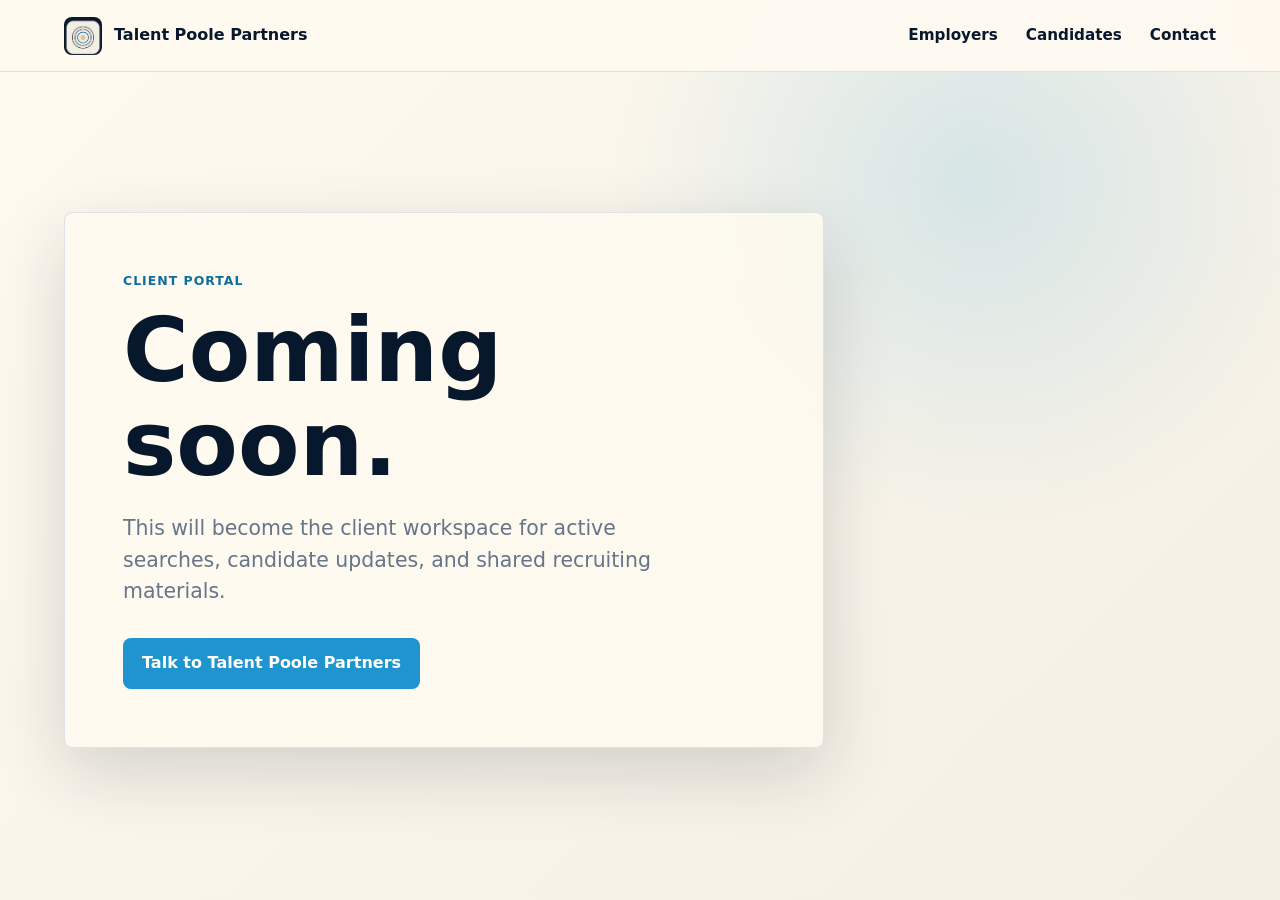
==== client-portal.html @ 0da439f8 "Add client portal placeholder" ====
<!doctype html>
<html lang="en">
  <head>
    <meta charset="utf-8" />
    <meta name="viewport" content="width=device-width, initial-scale=1" />
    <title>Client Portal | Talent Poole Partners</title>
    <meta
      name="description"
      content="Client portal placeholder for Talent Poole Partners."
    />
    <link rel="stylesheet" href="./styles.css" />
  </head>
  <body class="portal-page">
    <header class="site-header" data-header>
      <a class="brand" href="./index.html" aria-label="Talent Poole Partners home">
        <span class="brand-mark">
          <img src="./assets/talent-poole-mark.jpg" alt="" />
        </span>
        <span>Talent Poole Partners</span>
      </a>
      <nav class="nav-links portal-nav">
        <a href="./index.html#employers">Employers</a>
        <a href="./index.html#candidates">Candidates</a>
        <a href="./index.html#contact">Contact</a>
      </nav>
    </header>

    <main class="portal-shell">
      <section class="portal-hero">
        <p class="eyebrow">Client Portal</p>
        <h1>Coming soon.</h1>
        <p>
          This will become the client workspace for active searches, candidate updates,
          and shared recruiting materials.
        </p>
        <a class="button primary" href="./index.html#contact">Talk to Talent Poole Partners</a>
      </section>
    </main>
  </body>
</html>
---- styles.css ----
:root {
  --ink: #07182d;
  --text: #233248;
  --muted: #66758a;
  --line: #d8dddf;
  --paper: #fffaf0;
  --soft: #f4efe4;
  --blue: #1f94cf;
  --blue-dark: #0f6e9d;
  --cream: #f4efe4;
  --gold: #ddc785;
  --shadow: 0 24px 70px rgba(7, 24, 45, 0.16);
  color-scheme: light;
  font-family:
    Inter, ui-sans-serif, system-ui, -apple-system, BlinkMacSystemFont, "Segoe UI",
    sans-serif;
}

* {
  box-sizing: border-box;
}

html {
  scroll-behavior: smooth;
}

body {
  margin: 0;
  background: var(--paper);
  color: var(--text);
  line-height: 1.55;
}

a {
  color: inherit;
  text-decoration: none;
}

button,
input,
select,
textarea {
  font: inherit;
}

.site-header {
  align-items: center;
  background: rgba(255, 250, 240, 0.93);
  border-bottom: 1px solid rgba(216, 221, 223, 0.82);
  display: flex;
  height: 72px;
  justify-content: space-between;
  left: 0;
  padding: 0 clamp(20px, 5vw, 72px);
  position: fixed;
  right: 0;
  top: 0;
  z-index: 20;
  backdrop-filter: blur(18px);
}

.brand {
  align-items: center;
  color: var(--ink);
  display: inline-flex;
  font-weight: 750;
  gap: 12px;
}

.brand-mark {
  align-items: center;
  background: var(--cream);
  border-radius: 8px;
  display: inline-flex;
  height: 38px;
  justify-content: center;
  overflow: hidden;
  width: 38px;
  box-shadow: inset 0 0 0 1px rgba(7, 24, 45, 0.12);
}

.brand-mark img {
  display: block;
  height: 100%;
  object-fit: cover;
  object-position: center;
  width: 100%;
}

.nav-links {
  align-items: center;
  display: flex;
  gap: 28px;
  color: var(--ink);
  font-size: 0.95rem;
  font-weight: 650;
}

.nav-links a:hover {
  color: var(--blue-dark);
}

.nav-links .portal-link {
  align-items: center;
  background: var(--ink);
  border: 1px solid var(--ink);
  border-radius: 8px;
  color: var(--cream);
  display: inline-flex;
  min-height: 38px;
  padding: 8px 13px;
}

.nav-links .portal-link:hover {
  background: var(--blue-dark);
  border-color: var(--blue-dark);
  color: #fff;
}

.nav-toggle {
  background: transparent;
  border: 0;
  display: none;
  height: 44px;
  padding: 10px;
  width: 44px;
}

.nav-toggle span {
  background: var(--ink);
  display: block;
  height: 2px;
  margin: 5px 0;
  width: 22px;
}

.hero {
  min-height: 88vh;
  overflow: hidden;
  position: relative;
  display: grid;
  align-items: center;
  grid-template-columns: minmax(0, 1.05fr) minmax(360px, 0.72fr);
  gap: clamp(28px, 5vw, 78px);
  padding: 114px clamp(20px, 5vw, 72px) 70px;
  isolation: isolate;
  background: var(--ink);
}

.hero-media,
.hero-overlay {
  inset: 0;
  position: absolute;
}

.hero-media {
  background:
    radial-gradient(circle at 78% 23%, rgba(31, 148, 207, 0.24), transparent 28%),
    radial-gradient(circle at 88% 70%, rgba(221, 199, 133, 0.16), transparent 26%),
    linear-gradient(135deg, rgba(7, 24, 45, 1), rgba(5, 17, 32, 0.94));
  z-index: -2;
}

.hero-overlay {
  background:
    linear-gradient(90deg, rgba(5, 17, 32, 0.08), rgba(5, 17, 32, 0.28)),
    radial-gradient(circle at 68% 48%, transparent 0 11%, rgba(244, 239, 228, 0.08) 11.3% 11.7%, transparent 12% 20%, rgba(31, 148, 207, 0.11) 20.3% 20.8%, transparent 21% 31%, rgba(244, 239, 228, 0.08) 31.3% 31.8%, transparent 32%);
  z-index: -1;
}

.hero-content {
  color: #fff;
  max-width: 820px;
  padding: 0;
}

.hero-visual {
  align-items: center;
  display: grid;
  justify-items: center;
  min-height: 430px;
  position: relative;
}

.target-card {
  align-items: center;
  aspect-ratio: 1;
  background:
    linear-gradient(135deg, rgba(244, 239, 228, 0.95), rgba(244, 239, 228, 0.82));
  border: 1px solid rgba(244, 239, 228, 0.36);
  border-radius: 34px;
  box-shadow: 0 34px 90px rgba(0, 0, 0, 0.32);
  display: flex;
  justify-content: center;
  max-width: 310px;
  padding: 18px;
  position: relative;
  width: min(72%, 310px);
}

.target-card::before,
.target-card::after {
  border: 1px solid rgba(244, 239, 228, 0.28);
  border-radius: 999px;
  content: "";
  inset: -56px;
  position: absolute;
}

.target-card::after {
  border-color: rgba(31, 148, 207, 0.3);
  inset: -104px;
}

.target-card img {
  border-radius: 24px;
  display: block;
  height: 100%;
  object-fit: cover;
  width: 100%;
}

.signal-card {
  background: rgba(244, 239, 228, 0.94);
  border: 1px solid rgba(255, 255, 255, 0.3);
  border-radius: 8px;
  box-shadow: 0 18px 50px rgba(0, 0, 0, 0.25);
  color: var(--ink);
  min-width: 178px;
  padding: 14px 16px;
  position: absolute;
}

.signal-card span {
  color: var(--blue-dark);
  display: block;
  font-size: 0.75rem;
  font-weight: 850;
  margin-bottom: 3px;
}

.signal-card p {
  font-size: 0.92rem;
  font-weight: 800;
}

.signal-card.top {
  right: 2%;
  top: 14%;
}

.signal-card.middle {
  left: 0;
  top: 48%;
}

.signal-card.bottom {
  bottom: 12%;
  right: 8%;
}

.eyebrow,
.section-kicker {
  color: var(--blue-dark);
  font-size: 0.78rem;
  font-weight: 800;
  letter-spacing: 0.08em;
  margin: 0 0 14px;
  text-transform: uppercase;
}

.hero .eyebrow {
  color: var(--gold);
}

h1,
h2 {
  color: var(--ink);
  letter-spacing: 0;
  line-height: 1.04;
  margin: 0;
}

h1 {
  color: #fff;
  font-size: clamp(2.8rem, 6vw, 6rem);
  max-width: 800px;
}

h2 {
  font-size: clamp(2rem, 4vw, 4.1rem);
}

p {
  margin: 0;
}

.hero-copy {
  font-size: clamp(1.05rem, 2vw, 1.35rem);
  margin-top: 24px;
  max-width: 680px;
}

.button-row {
  display: flex;
  flex-wrap: wrap;
  gap: 12px;
  margin-top: 34px;
}

.button {
  align-items: center;
  border: 1px solid transparent;
  border-radius: 8px;
  display: inline-flex;
  font-weight: 750;
  justify-content: center;
  min-height: 48px;
  padding: 12px 18px;
  transition:
    background 160ms ease,
    border-color 160ms ease,
    color 160ms ease,
    transform 160ms ease;
}

.button:hover {
  transform: translateY(-1px);
}

.button.primary {
  background: var(--blue);
  color: #fff;
}

.button.primary:hover {
  background: var(--blue-dark);
}

.button.secondary {
  background: rgba(255, 255, 255, 0.12);
  border-color: rgba(255, 255, 255, 0.48);
  color: #fff;
}

.intro-band {
  background: var(--ink);
  color: rgba(244, 239, 228, 0.84);
}

.section-inner {
  margin: 0 auto;
  max-width: 1180px;
  padding: 86px clamp(20px, 5vw, 40px);
  width: 100%;
}

.intro-grid,
.two-column,
.about-layout,
.contact-grid,
.concerns-layout {
  display: grid;
  gap: clamp(32px, 6vw, 72px);
  grid-template-columns: minmax(0, 1fr) minmax(0, 1fr);
}

.intro-grid h2,
.contact-section h2 {
  color: #fff;
}

.intro-grid p:last-child,
.contact-section p {
  font-size: 1.14rem;
}

.section {
  background: var(--paper);
}

.section.muted {
  background: var(--soft);
}

.two-column,
.about-layout,
.contact-grid {
  align-items: start;
}

.two-column > div > p:not(.section-kicker),
.about-layout > div > p:not(.section-kicker),
.concerns-layout > div > p:not(.section-kicker) {
  color: var(--muted);
  font-size: 1.08rem;
  margin-top: 20px;
}

.concerns-section {
  background: #fff7e8;
  border-bottom: 1px solid rgba(216, 221, 223, 0.64);
}

.concerns-layout {
  align-items: start;
}

.concern-list {
  display: grid;
  gap: 14px;
}

.feature-list {
  display: grid;
  gap: 14px;
}

.feature-item,
.service-card,
.concern-list .feature-item {
  background: rgba(255, 250, 240, 0.9);
  border: 1px solid var(--line);
  border-radius: 8px;
  padding: 22px;
}

.feature-item h3,
.service-card h3 {
  color: var(--ink);
  font-size: 1.04rem;
  margin: 0 0 8px;
}

.feature-item p,
.service-card p {
  color: var(--muted);
}

.profile-panel {
  background: var(--ink);
  border-left: 8px solid var(--gold);
  box-shadow: var(--shadow);
  color: rgba(255, 255, 255, 0.82);
  padding: clamp(28px, 5vw, 48px);
}

.profile-panel .stat {
  color: #fff;
  font-size: clamp(2rem, 4vw, 3.6rem);
  font-weight: 800;
  letter-spacing: 0;
  line-height: 1.04;
  margin-bottom: 16px;
}

.profile-panel p:not(.stat) {
  color: rgba(255, 255, 255, 0.78);
}

.service-grid {
  display: grid;
  gap: 14px;
  grid-template-columns: repeat(2, minmax(0, 1fr));
  margin-top: 28px;
}

.contact-section {
  background: var(--ink);
  color: rgba(244, 239, 228, 0.78);
}

.contact-form {
  background: var(--paper);
  border-radius: 8px;
  box-shadow: var(--shadow);
  color: var(--text);
  display: grid;
  gap: 16px;
  padding: clamp(22px, 4vw, 34px);
}

.contact-form label {
  color: var(--ink);
  display: grid;
  font-size: 0.92rem;
  font-weight: 750;
  gap: 7px;
}

.contact-form input,
.contact-form select,
.contact-form textarea {
  border: 1px solid var(--line);
  border-radius: 8px;
  color: var(--ink);
  padding: 12px 13px;
}

.contact-form textarea {
  resize: vertical;
}

.contact-form input:focus,
.contact-form select:focus,
.contact-form textarea:focus {
  border-color: var(--blue);
  outline: 3px solid rgba(31, 148, 207, 0.16);
}

.form-note {
  color: var(--muted);
  font-size: 0.86rem;
}

.site-footer {
  background: #051120;
  color: rgba(244, 239, 228, 0.72);
}

.portal-page {
  background:
    radial-gradient(circle at 76% 20%, rgba(31, 148, 207, 0.16), transparent 30%),
    linear-gradient(135deg, var(--paper), var(--soft));
  min-height: 100vh;
}

.portal-shell {
  align-items: center;
  display: grid;
  min-height: 100vh;
  padding: 116px clamp(20px, 5vw, 72px) 56px;
}

.portal-hero {
  background: rgba(255, 250, 240, 0.82);
  border: 1px solid rgba(216, 221, 223, 0.84);
  border-radius: 8px;
  box-shadow: var(--shadow);
  max-width: 760px;
  padding: clamp(28px, 6vw, 58px);
}

.portal-hero h1 {
  color: var(--ink);
  font-size: clamp(2.8rem, 7vw, 6rem);
}

.portal-hero p:not(.eyebrow) {
  color: var(--muted);
  font-size: clamp(1.05rem, 2vw, 1.28rem);
  margin: 22px 0 30px;
  max-width: 590px;
}

.footer-inner {
  align-items: center;
  display: flex;
  justify-content: space-between;
  padding-bottom: 28px;
  padding-top: 28px;
}

.footer-links {
  display: flex;
  flex-wrap: wrap;
  gap: 16px;
  justify-content: flex-end;
}

.footer-inner a:hover {
  color: #fff;
}

@media (max-width: 820px) {
  .site-header {
    height: 66px;
  }

  .nav-toggle {
    display: block;
  }

  .nav-links {
    background: #fff;
    border-bottom: 1px solid var(--line);
    box-shadow: var(--shadow);
    display: none;
    flex-direction: column;
    gap: 0;
    left: 0;
    padding: 10px 20px 18px;
    position: absolute;
    right: 0;
    top: 66px;
  }

  .nav-links.is-open {
    display: flex;
  }

  .nav-links a {
    padding: 12px 0;
    width: 100%;
  }

  .hero {
    grid-template-columns: 1fr;
    min-height: 86vh;
    padding-bottom: 42px;
    padding-top: 92px;
  }

  .hero-content {
    padding-bottom: 0;
  }

  .hero-visual {
    min-height: 260px;
    order: -1;
  }

  .target-card {
    border-radius: 24px;
    max-width: 170px;
    padding: 10px;
  }

  .target-card::before {
    inset: -32px;
  }

  .target-card::after {
    inset: -62px;
  }

  .signal-card {
    min-width: 136px;
    padding: 10px 12px;
  }

  .signal-card p {
    font-size: 0.78rem;
  }

  .signal-card.top {
    right: 0;
    top: 3%;
  }

  .signal-card.middle {
    left: 0;
    top: 43%;
  }

  .signal-card.bottom {
    bottom: 1%;
    right: 3%;
  }

  .intro-grid,
  .two-column,
  .about-layout,
  .contact-grid,
  .concerns-layout {
    grid-template-columns: 1fr;
  }

  .reverse .profile-panel {
    order: 2;
  }

  .service-grid {
    grid-template-columns: 1fr;
  }

  .footer-inner {
    align-items: flex-start;
    flex-direction: column;
    gap: 8px;
  }

  .footer-links {
    justify-content: flex-start;
  }
}

@media (max-width: 520px) {
  .button {
    width: 100%;
  }

  h1 {
    font-size: 2.65rem;
  }

  .section-inner {
    padding-bottom: 66px;
    padding-top: 66px;
  }
}
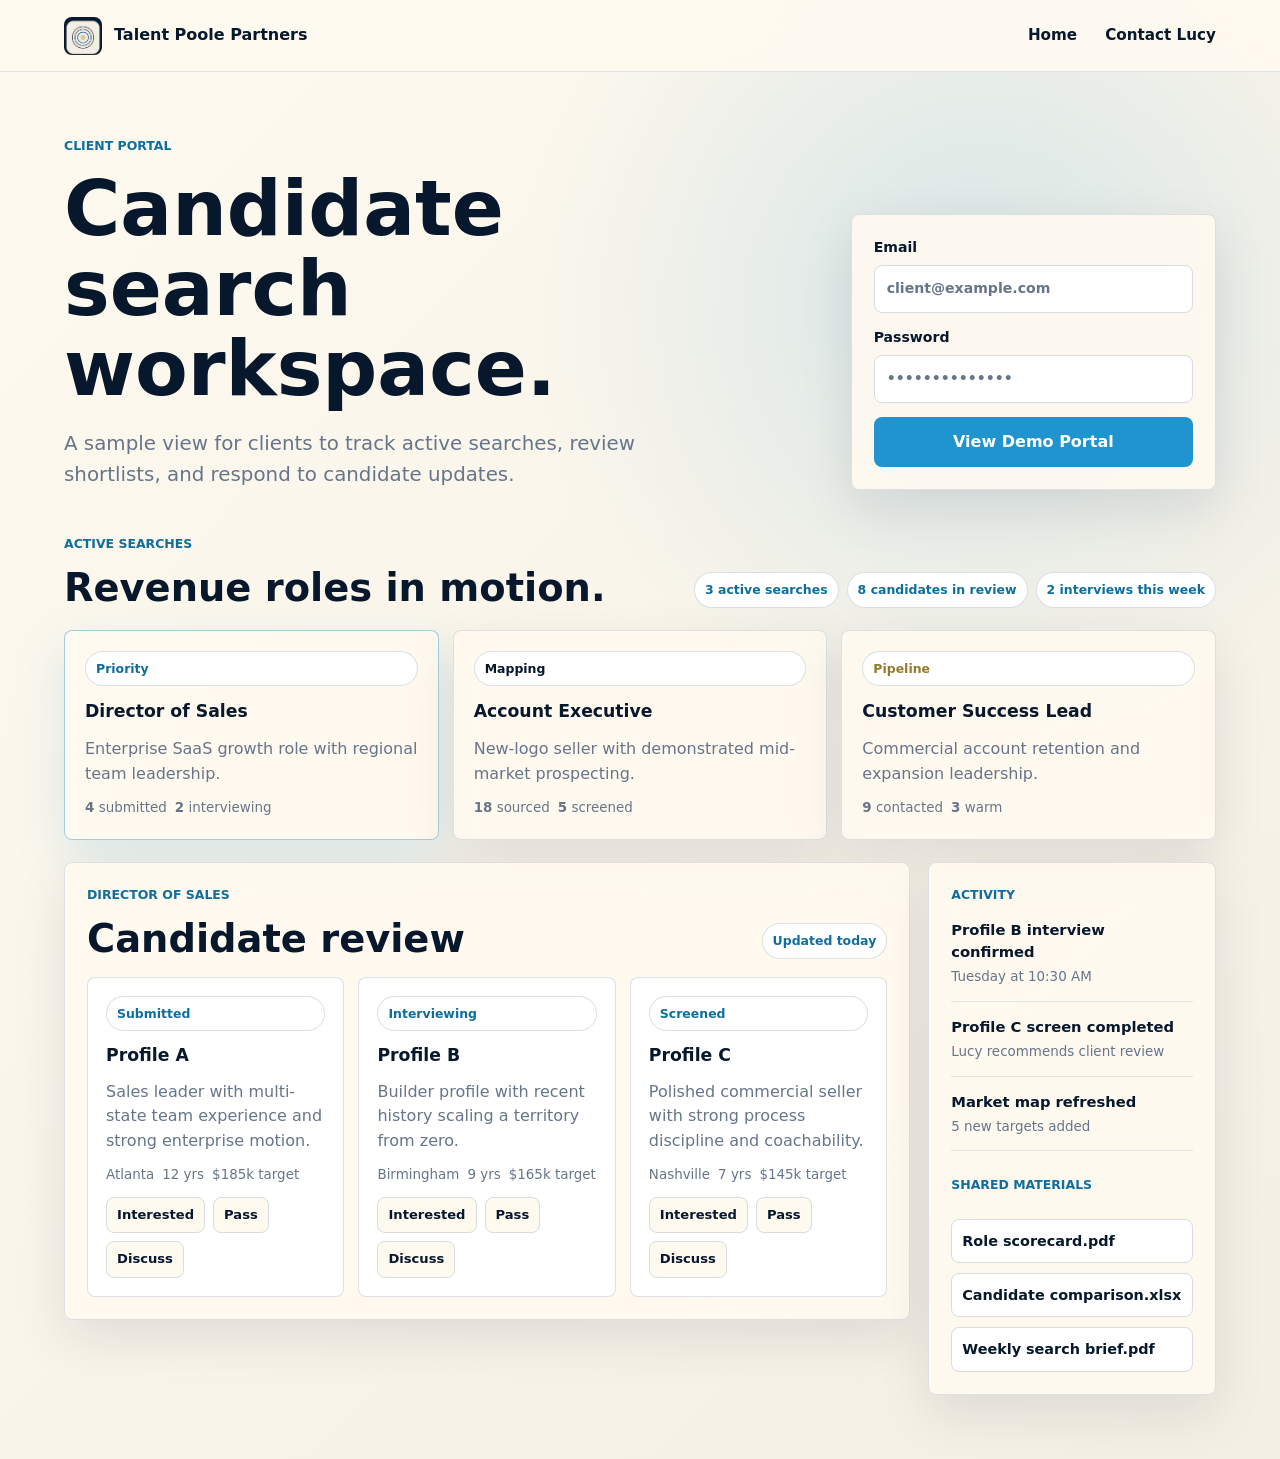
==== commit 41be3074: "Build static client portal mock" ====
--- a/client-portal.html
+++ b/client-portal.html
@@ -6,7 +6,7 @@
     <title>Client Portal | Talent Poole Partners</title>
     <meta
       name="description"
-      content="Client portal placeholder for Talent Poole Partners."
+      content="Static client portal mock for Talent Poole Partners candidate searches."
     />
     <link rel="stylesheet" href="./styles.css" />
   </head>
@@ -19,21 +19,165 @@
         <span>Talent Poole Partners</span>
       </a>
       <nav class="nav-links portal-nav">
-        <a href="./index.html#employers">Employers</a>
-        <a href="./index.html#candidates">Candidates</a>
-        <a href="./index.html#contact">Contact</a>
+        <a href="./index.html">Home</a>
+        <a href="mailto:lucy@talentpoolepartners.com">Contact Lucy</a>
       </nav>
     </header>
 
-    <main class="portal-shell">
-      <section class="portal-hero">
-        <p class="eyebrow">Client Portal</p>
-        <h1>Coming soon.</h1>
-        <p>
-          This will become the client workspace for active searches, candidate updates,
-          and shared recruiting materials.
-        </p>
-        <a class="button primary" href="./index.html#contact">Talk to Talent Poole Partners</a>
+    <main class="portal-app">
+      <section class="portal-login-panel" aria-label="Demo login">
+        <div>
+          <p class="eyebrow">Client Portal</p>
+          <h1>Candidate search workspace.</h1>
+          <p>
+            A sample view for clients to track active searches, review shortlists,
+            and respond to candidate updates.
+          </p>
+        </div>
+        <div class="login-card">
+          <label>
+            Email
+            <input type="email" value="client@example.com" aria-label="Email" readonly />
+          </label>
+          <label>
+            Password
+            <input type="password" value="samplepassword" aria-label="Password" readonly />
+          </label>
+          <a class="button primary" href="#portal-dashboard">View Demo Portal</a>
+        </div>
+      </section>
+
+      <section class="portal-dashboard" id="portal-dashboard" aria-label="Demo client dashboard">
+        <div class="portal-heading">
+          <div>
+            <p class="section-kicker">Active Searches</p>
+            <h2>Revenue roles in motion.</h2>
+          </div>
+          <div class="portal-summary">
+            <span>3 active searches</span>
+            <span>8 candidates in review</span>
+            <span>2 interviews this week</span>
+          </div>
+        </div>
+
+        <div class="search-grid">
+          <article class="search-card is-active">
+            <span class="status-pill">Priority</span>
+            <h3>Director of Sales</h3>
+            <p>Enterprise SaaS growth role with regional team leadership.</p>
+            <div class="metric-row">
+              <span><strong>4</strong> submitted</span>
+              <span><strong>2</strong> interviewing</span>
+            </div>
+          </article>
+          <article class="search-card">
+            <span class="status-pill neutral">Mapping</span>
+            <h3>Account Executive</h3>
+            <p>New-logo seller with demonstrated mid-market prospecting.</p>
+            <div class="metric-row">
+              <span><strong>18</strong> sourced</span>
+              <span><strong>5</strong> screened</span>
+            </div>
+          </article>
+          <article class="search-card">
+            <span class="status-pill soft">Pipeline</span>
+            <h3>Customer Success Lead</h3>
+            <p>Commercial account retention and expansion leadership.</p>
+            <div class="metric-row">
+              <span><strong>9</strong> contacted</span>
+              <span><strong>3</strong> warm</span>
+            </div>
+          </article>
+        </div>
+
+        <div class="portal-workspace">
+          <section class="pipeline-panel" aria-label="Candidate pipeline">
+            <div class="panel-header">
+              <div>
+                <p class="section-kicker">Director of Sales</p>
+                <h2>Candidate review</h2>
+              </div>
+              <span class="status-pill">Updated today</span>
+            </div>
+
+            <div class="pipeline-board">
+              <article class="candidate-card">
+                <span class="candidate-stage">Submitted</span>
+                <h3>Profile A</h3>
+                <p>Sales leader with multi-state team experience and strong enterprise motion.</p>
+                <div class="candidate-meta">
+                  <span>Atlanta</span>
+                  <span>12 yrs</span>
+                  <span>$185k target</span>
+                </div>
+                <div class="feedback-row">
+                  <button type="button">Interested</button>
+                  <button type="button">Pass</button>
+                  <button type="button">Discuss</button>
+                </div>
+              </article>
+
+              <article class="candidate-card">
+                <span class="candidate-stage">Interviewing</span>
+                <h3>Profile B</h3>
+                <p>Builder profile with recent history scaling a territory from zero.</p>
+                <div class="candidate-meta">
+                  <span>Birmingham</span>
+                  <span>9 yrs</span>
+                  <span>$165k target</span>
+                </div>
+                <div class="feedback-row">
+                  <button type="button">Interested</button>
+                  <button type="button">Pass</button>
+                  <button type="button">Discuss</button>
+                </div>
+              </article>
+
+              <article class="candidate-card">
+                <span class="candidate-stage">Screened</span>
+                <h3>Profile C</h3>
+                <p>Polished commercial seller with strong process discipline and coachability.</p>
+                <div class="candidate-meta">
+                  <span>Nashville</span>
+                  <span>7 yrs</span>
+                  <span>$145k target</span>
+                </div>
+                <div class="feedback-row">
+                  <button type="button">Interested</button>
+                  <button type="button">Pass</button>
+                  <button type="button">Discuss</button>
+                </div>
+              </article>
+            </div>
+          </section>
+
+          <aside class="activity-panel" aria-label="Search activity and documents">
+            <section>
+              <p class="section-kicker">Activity</p>
+              <ol class="activity-list">
+                <li>
+                  <strong>Profile B interview confirmed</strong>
+                  <span>Tuesday at 10:30 AM</span>
+                </li>
+                <li>
+                  <strong>Profile C screen completed</strong>
+                  <span>Lucy recommends client review</span>
+                </li>
+                <li>
+                  <strong>Market map refreshed</strong>
+                  <span>5 new targets added</span>
+                </li>
+              </ol>
+            </section>
+
+            <section class="document-list">
+              <p class="section-kicker">Shared Materials</p>
+              <span>Role scorecard.pdf</span>
+              <span>Candidate comparison.xlsx</span>
+              <span>Weekly search brief.pdf</span>
+            </section>
+          </aside>
+        </div>
       </section>
     </main>
   </body>
--- a/styles.css
+++ b/styles.css
@@ -264,13 +264,15 @@
   color: var(--blue-dark);
   font-size: 0.78rem;
   font-weight: 800;
-  letter-spacing: 0.08em;
+  letter-spacing: 0;
   margin: 0 0 14px;
   text-transform: uppercase;
 }
 
 .hero .eyebrow {
   color: var(--gold);
+  font-size: 0.98rem;
+  text-transform: none;
 }
 
 h1,
@@ -525,32 +527,250 @@
   min-height: 100vh;
 }
 
-.portal-shell {
-  align-items: center;
-  display: grid;
-  min-height: 100vh;
-  padding: 116px clamp(20px, 5vw, 72px) 56px;
-}
-
-.portal-hero {
-  background: rgba(255, 250, 240, 0.82);
-  border: 1px solid rgba(216, 221, 223, 0.84);
-  border-radius: 8px;
-  box-shadow: var(--shadow);
-  max-width: 760px;
-  padding: clamp(28px, 6vw, 58px);
-}
-
-.portal-hero h1 {
-  color: var(--ink);
-  font-size: clamp(2.8rem, 7vw, 6rem);
-}
-
-.portal-hero p:not(.eyebrow) {
+.portal-app {
+  padding: 112px clamp(20px, 5vw, 72px) 64px;
+}
+
+.portal-login-panel,
+.portal-dashboard {
+  margin: 0 auto;
+  max-width: 1220px;
+}
+
+.portal-login-panel {
+  align-items: end;
+  display: grid;
+  gap: clamp(24px, 5vw, 56px);
+  grid-template-columns: minmax(0, 1.1fr) minmax(320px, 0.55fr);
+  min-height: 360px;
+  padding: 24px 0 44px;
+}
+
+.portal-login-panel h1,
+.portal-dashboard h2 {
+  color: var(--ink);
+}
+
+.portal-login-panel h1 {
+  font-size: clamp(2.5rem, 6vw, 5.7rem);
+}
+
+.portal-login-panel p:not(.eyebrow) {
   color: var(--muted);
-  font-size: clamp(1.05rem, 2vw, 1.28rem);
-  margin: 22px 0 30px;
-  max-width: 590px;
+  font-size: clamp(1.05rem, 2vw, 1.24rem);
+  margin-top: 20px;
+  max-width: 650px;
+}
+
+.login-card,
+.search-card,
+.pipeline-panel,
+.activity-panel {
+  background: rgba(255, 250, 240, 0.9);
+  border: 1px solid rgba(216, 221, 223, 0.88);
+  border-radius: 8px;
+  box-shadow: 0 18px 52px rgba(7, 24, 45, 0.1);
+}
+
+.login-card {
+  display: grid;
+  gap: 14px;
+  padding: 22px;
+}
+
+.login-card label {
+  color: var(--ink);
+  display: grid;
+  font-size: 0.88rem;
+  font-weight: 760;
+  gap: 6px;
+}
+
+.login-card input {
+  background: #fff;
+  border: 1px solid var(--line);
+  border-radius: 8px;
+  color: var(--muted);
+  padding: 12px;
+}
+
+.portal-dashboard {
+  display: grid;
+  gap: 22px;
+}
+
+.portal-heading,
+.panel-header {
+  align-items: end;
+  display: flex;
+  gap: 20px;
+  justify-content: space-between;
+}
+
+.portal-heading h2,
+.panel-header h2 {
+  font-size: clamp(1.8rem, 3vw, 3.2rem);
+}
+
+.portal-summary {
+  display: flex;
+  flex-wrap: wrap;
+  gap: 8px;
+  justify-content: flex-end;
+}
+
+.portal-summary span,
+.status-pill,
+.candidate-stage {
+  background: #fff;
+  border: 1px solid rgba(216, 221, 223, 0.88);
+  border-radius: 999px;
+  color: var(--blue-dark);
+  display: inline-flex;
+  font-size: 0.78rem;
+  font-weight: 820;
+  padding: 7px 10px;
+}
+
+.search-grid {
+  display: grid;
+  gap: 14px;
+  grid-template-columns: repeat(3, minmax(0, 1fr));
+}
+
+.search-card {
+  display: grid;
+  gap: 12px;
+  padding: 20px;
+}
+
+.search-card.is-active {
+  border-color: rgba(31, 148, 207, 0.42);
+  box-shadow: 0 18px 52px rgba(31, 148, 207, 0.16);
+}
+
+.search-card h3,
+.candidate-card h3 {
+  color: var(--ink);
+  font-size: 1.08rem;
+  margin: 0;
+}
+
+.search-card p,
+.candidate-card p {
+  color: var(--muted);
+}
+
+.status-pill.neutral {
+  color: var(--ink);
+}
+
+.status-pill.soft {
+  color: #927b2c;
+}
+
+.metric-row,
+.candidate-meta,
+.feedback-row {
+  display: flex;
+  flex-wrap: wrap;
+  gap: 8px;
+}
+
+.metric-row span,
+.candidate-meta span {
+  color: var(--muted);
+  font-size: 0.84rem;
+}
+
+.portal-workspace {
+  align-items: start;
+  display: grid;
+  gap: 18px;
+  grid-template-columns: minmax(0, 1fr) minmax(280px, 0.34fr);
+}
+
+.pipeline-panel,
+.activity-panel {
+  padding: 22px;
+}
+
+.pipeline-board {
+  display: grid;
+  gap: 14px;
+  grid-template-columns: repeat(3, minmax(0, 1fr));
+  margin-top: 18px;
+}
+
+.candidate-card {
+  background: #fff;
+  border: 1px solid rgba(216, 221, 223, 0.86);
+  border-radius: 8px;
+  display: grid;
+  gap: 11px;
+  padding: 18px;
+}
+
+.feedback-row button {
+  background: var(--paper);
+  border: 1px solid var(--line);
+  border-radius: 8px;
+  color: var(--ink);
+  cursor: pointer;
+  font-size: 0.82rem;
+  font-weight: 760;
+  min-height: 34px;
+  padding: 7px 10px;
+}
+
+.feedback-row button:hover {
+  border-color: var(--blue);
+  color: var(--blue-dark);
+}
+
+.activity-panel {
+  display: grid;
+  gap: 24px;
+}
+
+.activity-list {
+  display: grid;
+  gap: 14px;
+  list-style: none;
+  margin: 14px 0 0;
+  padding: 0;
+}
+
+.activity-list li {
+  border-bottom: 1px solid rgba(216, 221, 223, 0.74);
+  display: grid;
+  gap: 3px;
+  padding-bottom: 13px;
+}
+
+.activity-list strong {
+  color: var(--ink);
+  font-size: 0.92rem;
+}
+
+.activity-list span {
+  color: var(--muted);
+  font-size: 0.84rem;
+}
+
+.document-list {
+  display: grid;
+  gap: 10px;
+}
+
+.document-list span {
+  background: #fff;
+  border: 1px solid var(--line);
+  border-radius: 8px;
+  color: var(--ink);
+  font-size: 0.9rem;
+  font-weight: 720;
+  padding: 10px;
 }
 
 .footer-inner {
@@ -674,6 +894,42 @@
     grid-template-columns: 1fr;
   }
 
+  .portal-login-panel,
+  .portal-workspace {
+    grid-template-columns: 1fr;
+  }
+
+  .portal-heading,
+  .panel-header {
+    align-items: flex-start;
+    flex-direction: column;
+  }
+
+  .portal-summary {
+    justify-content: flex-start;
+  }
+
+  .search-grid,
+  .pipeline-board {
+    grid-template-columns: 1fr;
+  }
+
+  .portal-nav {
+    background: transparent;
+    border-bottom: 0;
+    box-shadow: none;
+    display: flex;
+    flex-direction: row;
+    gap: 16px;
+    padding: 0;
+    position: static;
+  }
+
+  .portal-nav a {
+    padding: 0;
+    width: auto;
+  }
+
   .footer-inner {
     align-items: flex-start;
     flex-direction: column;
